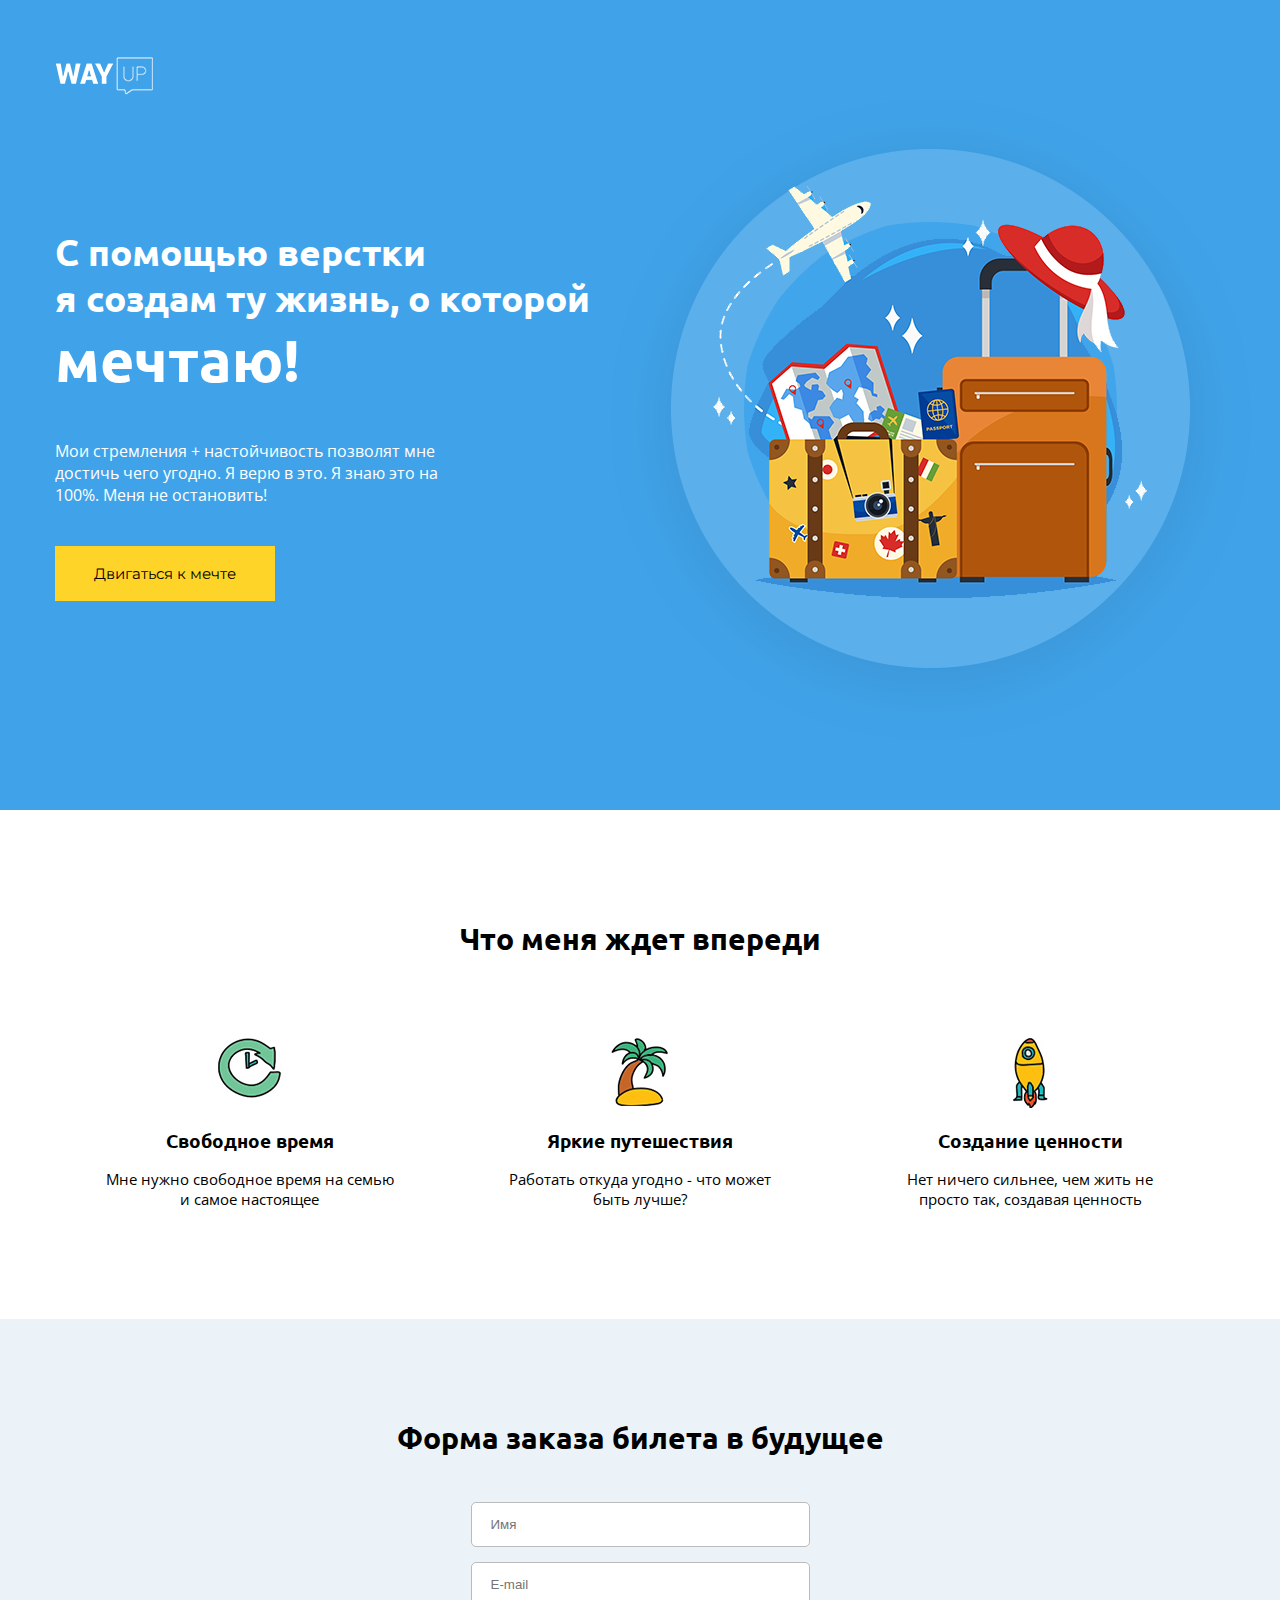
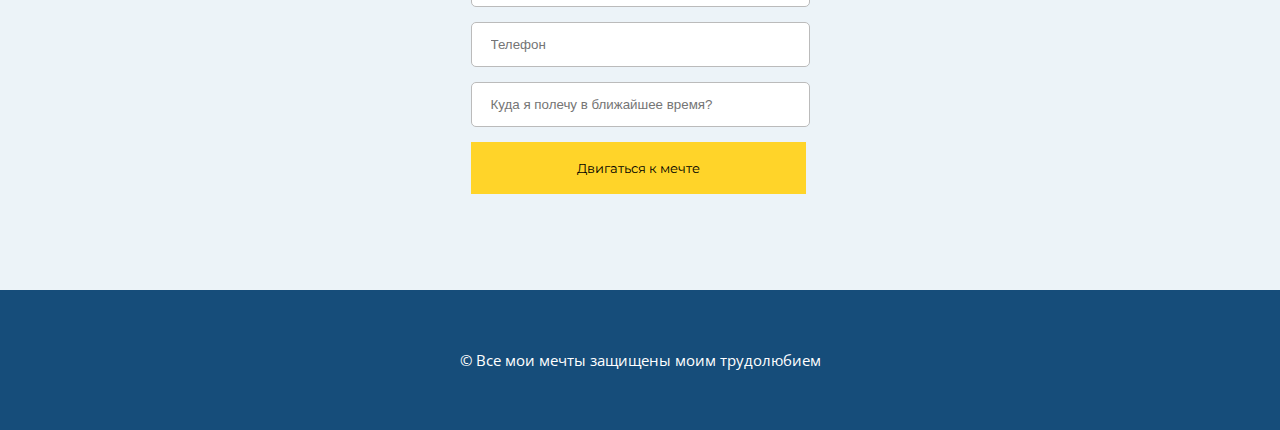
==== hw4/index.html @ ac3d811e "hw4 added" ====
<!DOCTYPE html>
<html lang="en">
<head>
    <meta charset="UTF-8">
    <meta name="viewport" content="width=device-width, initial-scale=1.0">
    <link rel="stylesheet" href="css/style.css">
    <link rel="preconnect" href="https://fonts.gstatic.com">
    <link rel="preconnect" href="https://fonts.gstatic.com">
<link href="https://fonts.googleapis.com/css2?family=Montserrat:wght@900&family=Open+Sans&family=Ubuntu:wght@400;700&display=swap" rel="stylesheet"> 
    <title>HW4</title>
</head>
<body>
    <header id="header" class="header">
        <div class="container">
            <img src="img/logo.png">
            <div class="wrapper">
                <div class="mini-wrapper">
                    <h1 class="title">С помощью верстки<br> я создам ту жизнь, о которой <span class="dream">мечтаю!</span></h1>
                    <p class="content">Мои стремления + настойчивость позволят мне достичь чего угодно. Я верю в это. Я знаю это на 100%. Меня не остановить!</p>
                    <a class="btn">Двигаться к мечте</a>
                </div>
                <img class="circle" src="img/circle.png">
            </div>
        </div>
    </header>
    <section id="ahead" class="ahead">
        <div class="container">
            <h2 class="forward">Что меня ждет впереди</h2>
            <div class="wrapper2">
                <div class="time">
                    <h3>Свободное время</h3>
                    <p>Мне нужно свободное время на семью и самое настоящее</p>
                </div>
                <div class="travel">
                    <h3>Яркие путешествия</h3>
                    <p>Работать откуда угодно - что может быть лучше?</p>
                </div>
                <div class="precious">
                    <h3>Создание ценности</h3>
                    <p>Нет ничего сильнее, чем жить не просто так, создавая ценность</p>
                </div>
            </div>
        </div>
    </section>
    <section id="future" class="future">
        <div class="container">
            <div class="formular">
                <h2>Форма заказа билета в будущее</h2>
                <form action="#" class="form">
                    <input type="text" placeholder="Имя" name="name" class="input" required>
                    <input type="email" placeholder="E-mail" name="email" class="input" required>
                    <input type="tel" placeholder="Телефон" name="tel" class="input" required>
                    <input type="text" placeholder="Куда я полечу в ближайшее время?" name="text" class="input" required>
                    <button type="submit" class="btn btn-form">Двигаться к мечте</button>
                </form>
            </div>
        </div>
    </section>
    <footer id="footer" class="footer">
        <div class="container">
            <p>
				© Все мои мечты защищены моим трудолюбием
			</p>
        </div>
    </footer>
</body>
</html>
---- hw4/css/style.css ----
body {
    font-family: 'Open Sans', sans-serif;
    font-size: 15px;
    color: white;
    padding: 0;
    margin: 0;
}

h1, h2, h3, h4, h5, h6 {
    padding: 0;
    margin: 0;
    font-family: 'Ubuntu', sans-serif;
}

h3 {
    color: black;
    font-size: 19px;
    margin-top: 90px;
    margin-bottom: 15px;
}

h2 {
    color: black;
    font-size: 30px;
}

div, p, input, button, form, span, a, ul, li {
    box-sizing: border-box;
}

p {
    line-height: 1.6 em;
    padding: 0;
    margin: 0;
}

.container {
    width: 1171px;
    margin: 0 auto;
}

.header {
    background: #40a3e9;
    padding-top: 57px;
    padding-bottom: 70px;
}

.wrapper {
    display: flex;
    align-content: space-between;
}


.mini-wrapper {
    padding-top: 130px;
}



.title {
    font-size: 37px;
    width: 555px;
}

.dream {
    font-size: 59px;
}

.content {
    width: 395px;
    margin-top: 44px;
    font-size: 16px;
}

.btn {
    text-decoration: none;
    color: black;
    background: #ffd429;
    width: 220px;
    display: block;
    padding: 18px 30px;
    text-align: center;
    font-family: 'Montserrat', sans-serif; 
    margin-top: 40px;
}

.forward {
    color: black;
    text-align: center;
    margin-bottom: 80px;
    font-size: 30px;
}

.ahead {
    padding: 110px 0;
}


.wrapper2 p {
    color: black;
}

.wrapper2{
    
    text-align: center;
    display: flex;
    align-content: space-between;
}

.wrapper2 div {
    display: flex;
    flex-direction: column;
    margin: 0 auto;
    align-items: center;
    width: 290px;
}

.time {
    background: url('../img/clock.jpg') no-repeat center top;
    margin-top: 30px;
}

.travel {
    background: url('../img/palm.jpg') no-repeat center top;
    margin-top: 30px;
}

.precious {
    background: url('../img/racket.jpg') no-repeat center top;
    margin-top: 30px;
}

.future {
    padding-top: 100px;
    padding-bottom: 96px;
    background: #ecf3f8;
}

input {
    display: block;
    width: 339px;
    margin-bottom: 15px;
    padding-top: 14px;
    padding-bottom: 14px;
    padding-left: 19px;
    border: 1px solid #bbbbbb;
    color: #bbbbbb;
    border-radius: 5px;
}

.btn-form {
    margin: 0;
    width: 335px;
    border: 0;
    
}

.form {
    margin-top: 45px;
    
}

.formular {
    display: flex;
    align-items: center;
    flex-direction: column;
}

.footer {
    background: #164d7a;
    margin: 0;
    text-align: center;
    padding-top: 60px;
    padding-bottom: 60px;
}
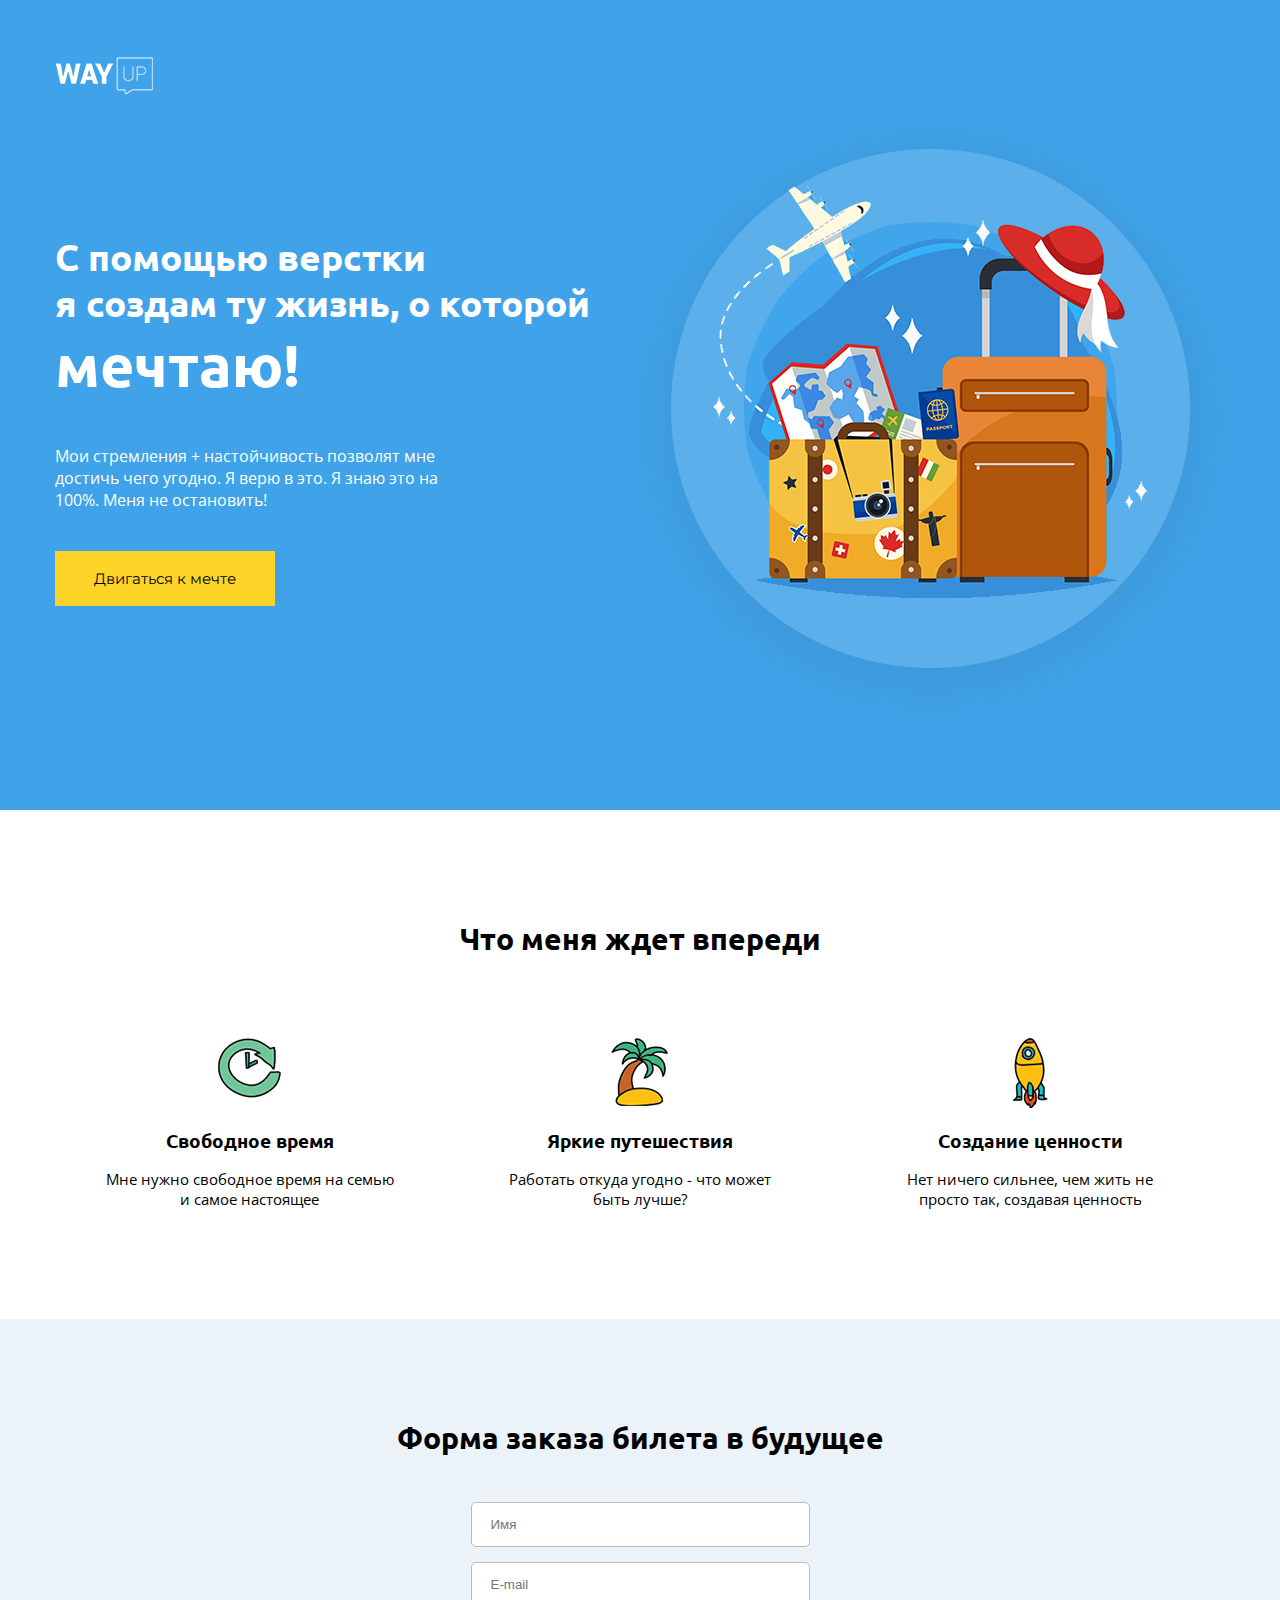
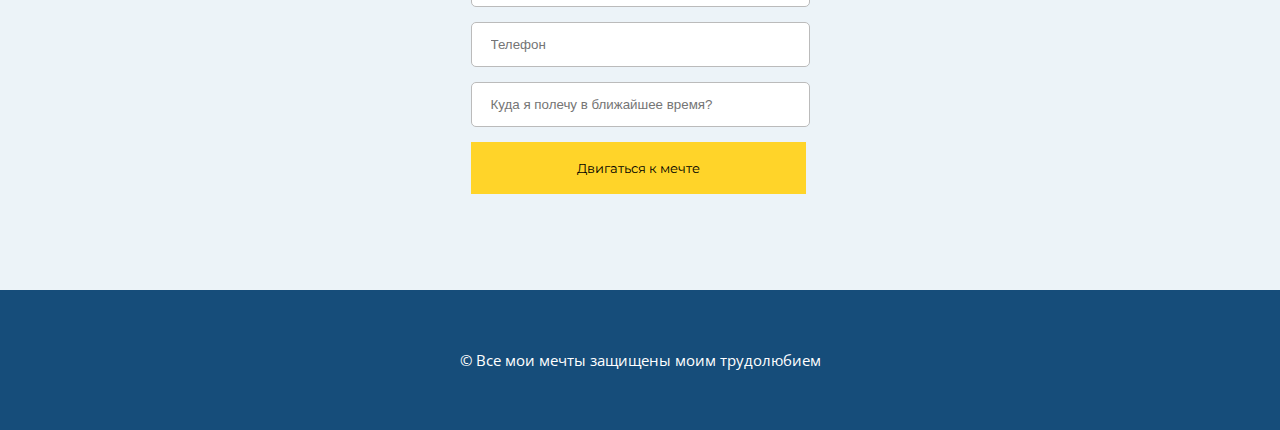
==== commit 82ee9bef: "ln changed" ====
--- a/hw4/index.html
+++ b/hw4/index.html
@@ -1,18 +1,19 @@
 <!DOCTYPE html>
-<html lang="en">
+<html lang="ru">
 <head>
     <meta charset="UTF-8">
     <meta name="viewport" content="width=device-width, initial-scale=1.0">
     <link rel="stylesheet" href="css/style.css">
     <link rel="preconnect" href="https://fonts.gstatic.com">
     <link rel="preconnect" href="https://fonts.gstatic.com">
-<link href="https://fonts.googleapis.com/css2?family=Montserrat:wght@900&family=Open+Sans&family=Ubuntu:wght@400;700&display=swap" rel="stylesheet"> 
+    <meta name="viewport" content="width=device-width, initial-scale=1">
+    <link href="https://fonts.googleapis.com/css2?family=Montserrat:wght@900&family=Open+Sans&family=Ubuntu:wght@400;700&display=swap" rel="stylesheet"> 
     <title>HW4</title>
 </head>
 <body>
     <header id="header" class="header">
         <div class="container">
-            <img src="img/logo.png">
+            <img src="img/logo.png" class="logo">
             <div class="wrapper">
                 <div class="mini-wrapper">
                     <h1 class="title">С помощью верстки<br> я создам ту жизнь, о которой <span class="dream">мечтаю!</span></h1>
--- a/hw4/css/style.css
+++ b/hw4/css/style.css
@@ -48,14 +48,8 @@
 .wrapper {
     display: flex;
     align-content: space-between;
-}
-
-
-.mini-wrapper {
-    padding-top: 130px;
-}
-
-
+    align-items: center;
+}
 
 .title {
     font-size: 37px;
@@ -72,6 +66,10 @@
     font-size: 16px;
 }
 
+.btn:hover {
+    background: #d9860e;
+}
+
 .btn {
     text-decoration: none;
     color: black;
@@ -82,6 +80,7 @@
     text-align: center;
     font-family: 'Montserrat', sans-serif; 
     margin-top: 40px;
+    transition: all 0.5s ease;
 }
 
 .forward {
@@ -174,5 +173,62 @@
     padding-bottom: 60px;
 }
 
-
-   +@media (max-width: 1200px) {
+    .container {
+        width: 90%;
+    } 
+    .wrapper {
+        flex-direction: column;
+    }  
+    .mini-wrapper {
+        text-align: center;
+        margin: 0 auto;
+        width: 90%;
+    } 
+    .title, .content {
+        width: 100%;
+    }
+    .btn {
+        margin: 0 auto;  
+        margin-top: 40px;
+    }    
+}
+
+@media (max-width: 992px) {
+    .logo {
+        display: block;
+        margin:auto;
+    }
+}
+
+@media (max-width: 768px) {
+    
+}
+
+<<<<<<< HEAD
+@media (max-width: 576px) {
+    .wrapper2 {
+        flex-direction: column;
+    }
+    .mini-wrapper {
+        padding-top: 100px;
+    }
+    .forward {
+        margin-bottom: 60px;
+    }
+    .wrapper2 div {
+        margin-bottom: 50px;
+    }
+    .form, .btn {
+        width: 90%;
+    }
+    input {
+        width: 100%; 
+    }
+    .formular {
+        text-align: center;
+    }
+}
+=======
+   
+>>>>>>> 8bda0c91503ddd8cb1ad8f7d53a0aefa4fb2b1e5
